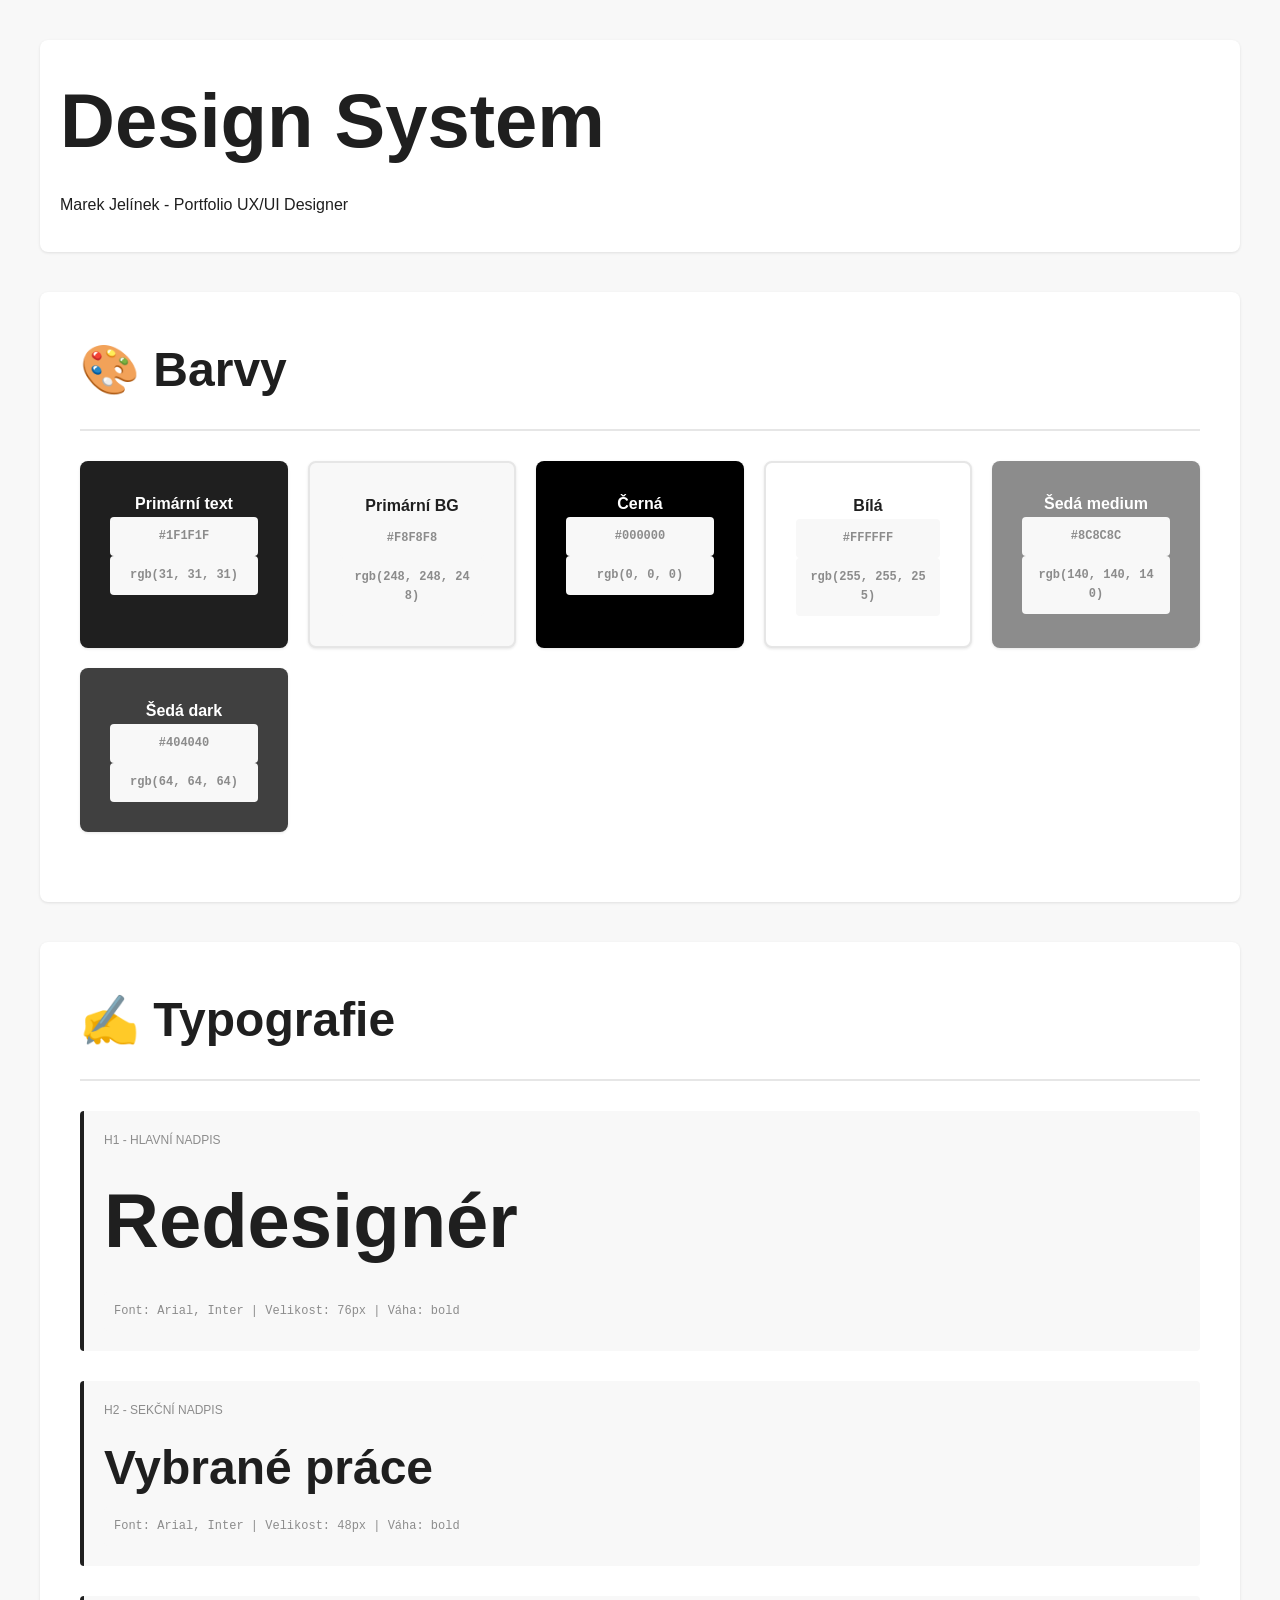
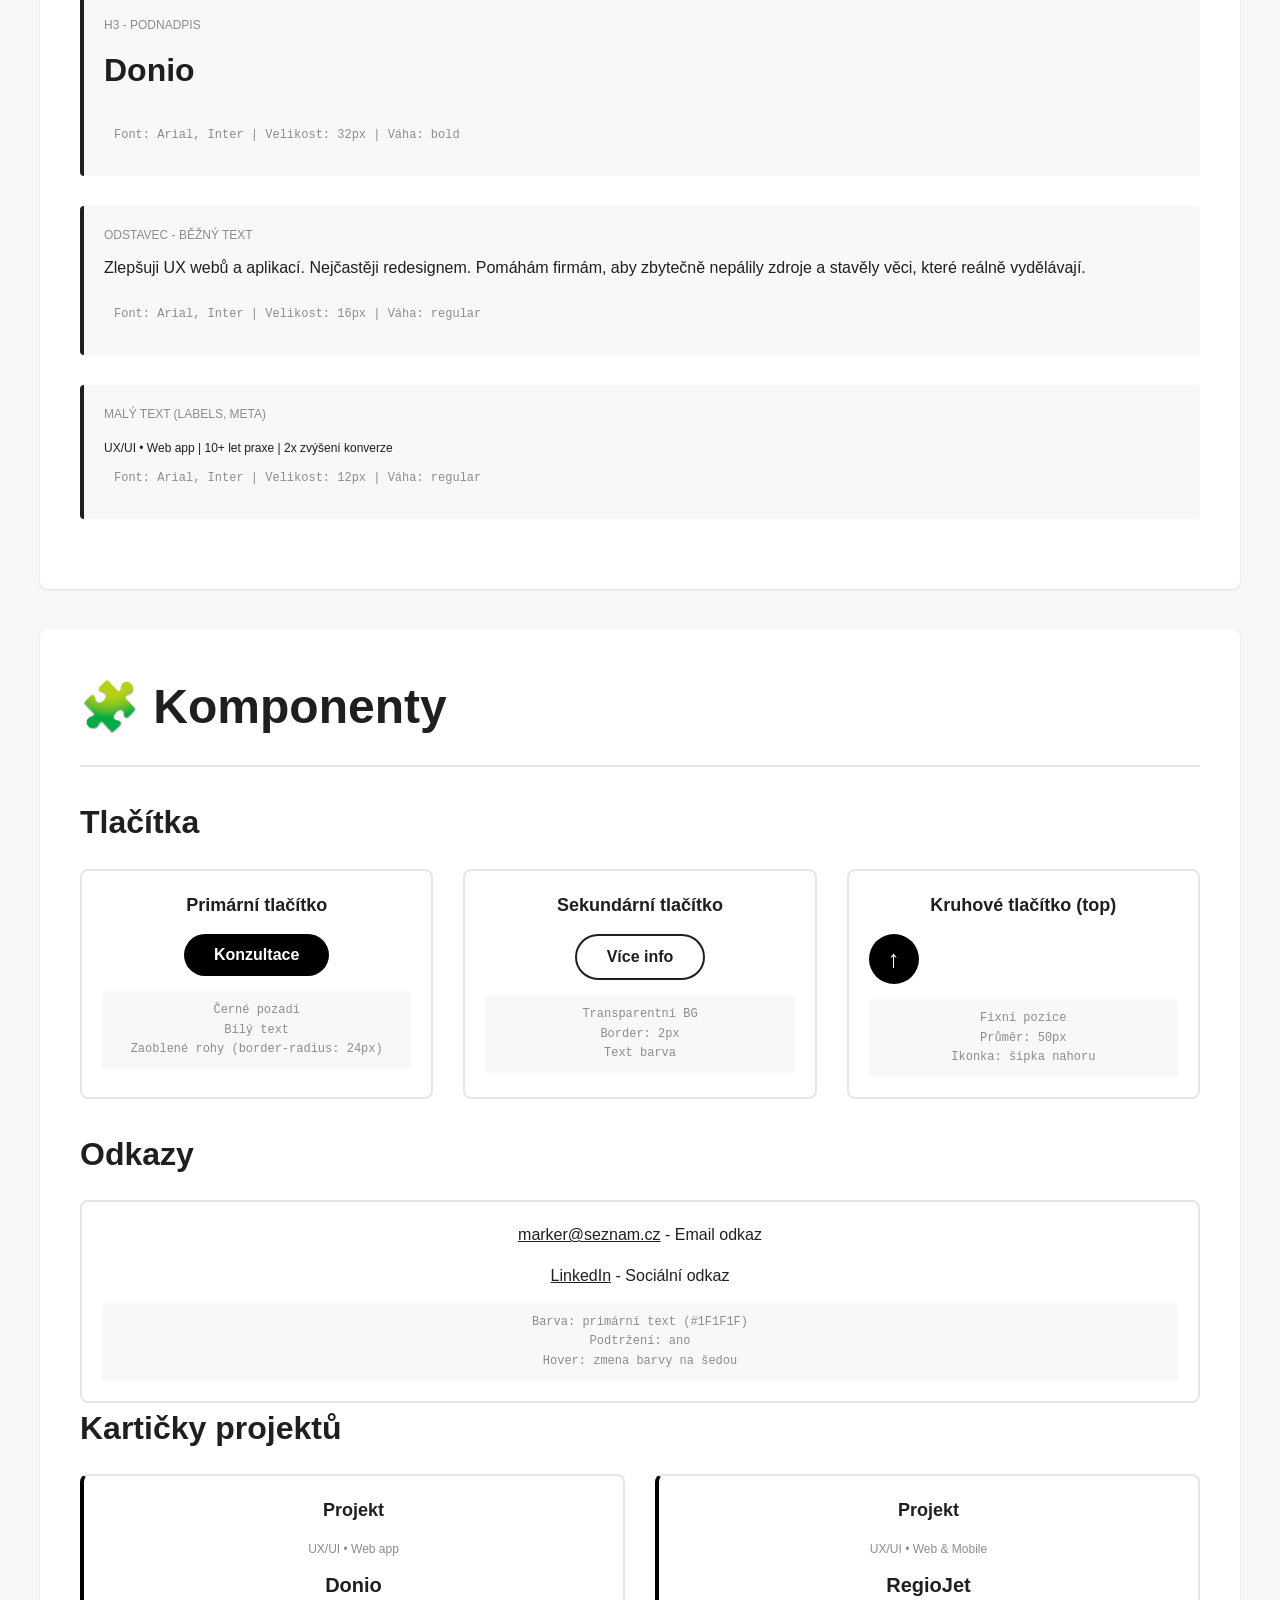
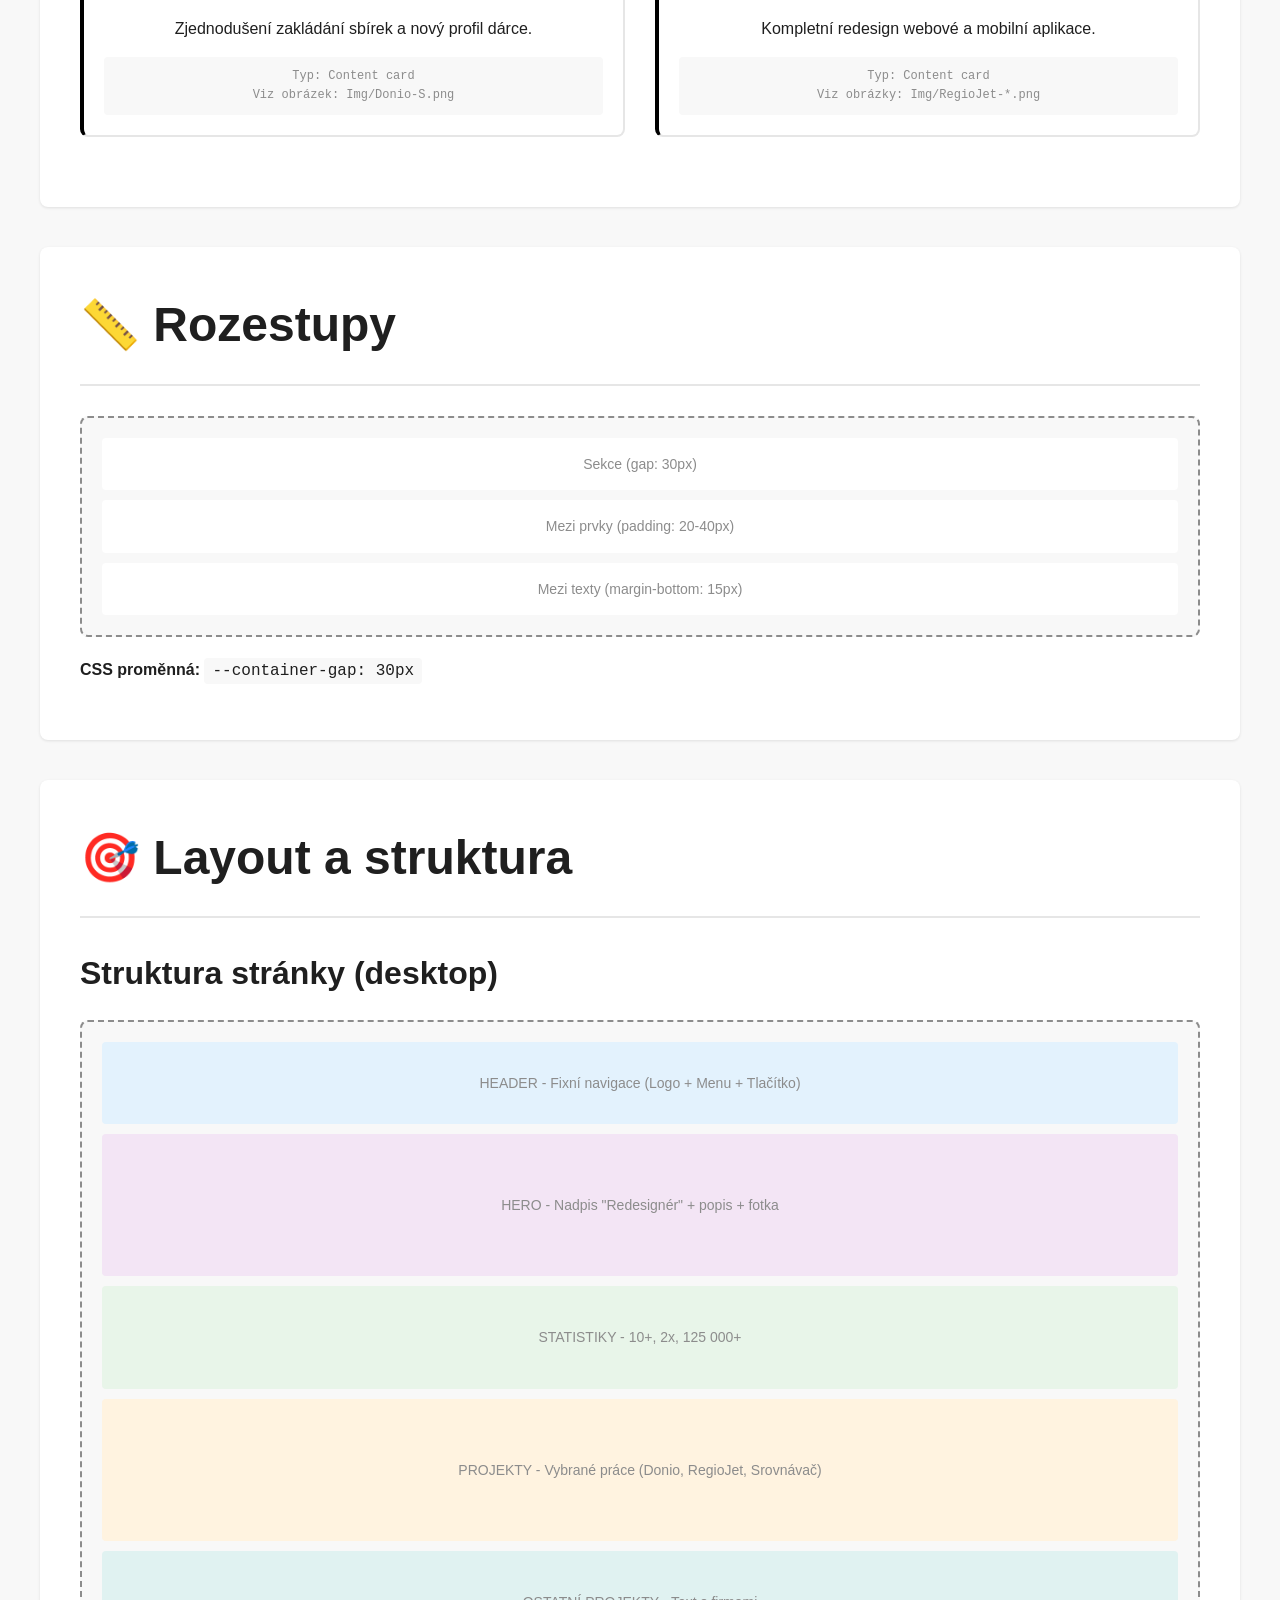
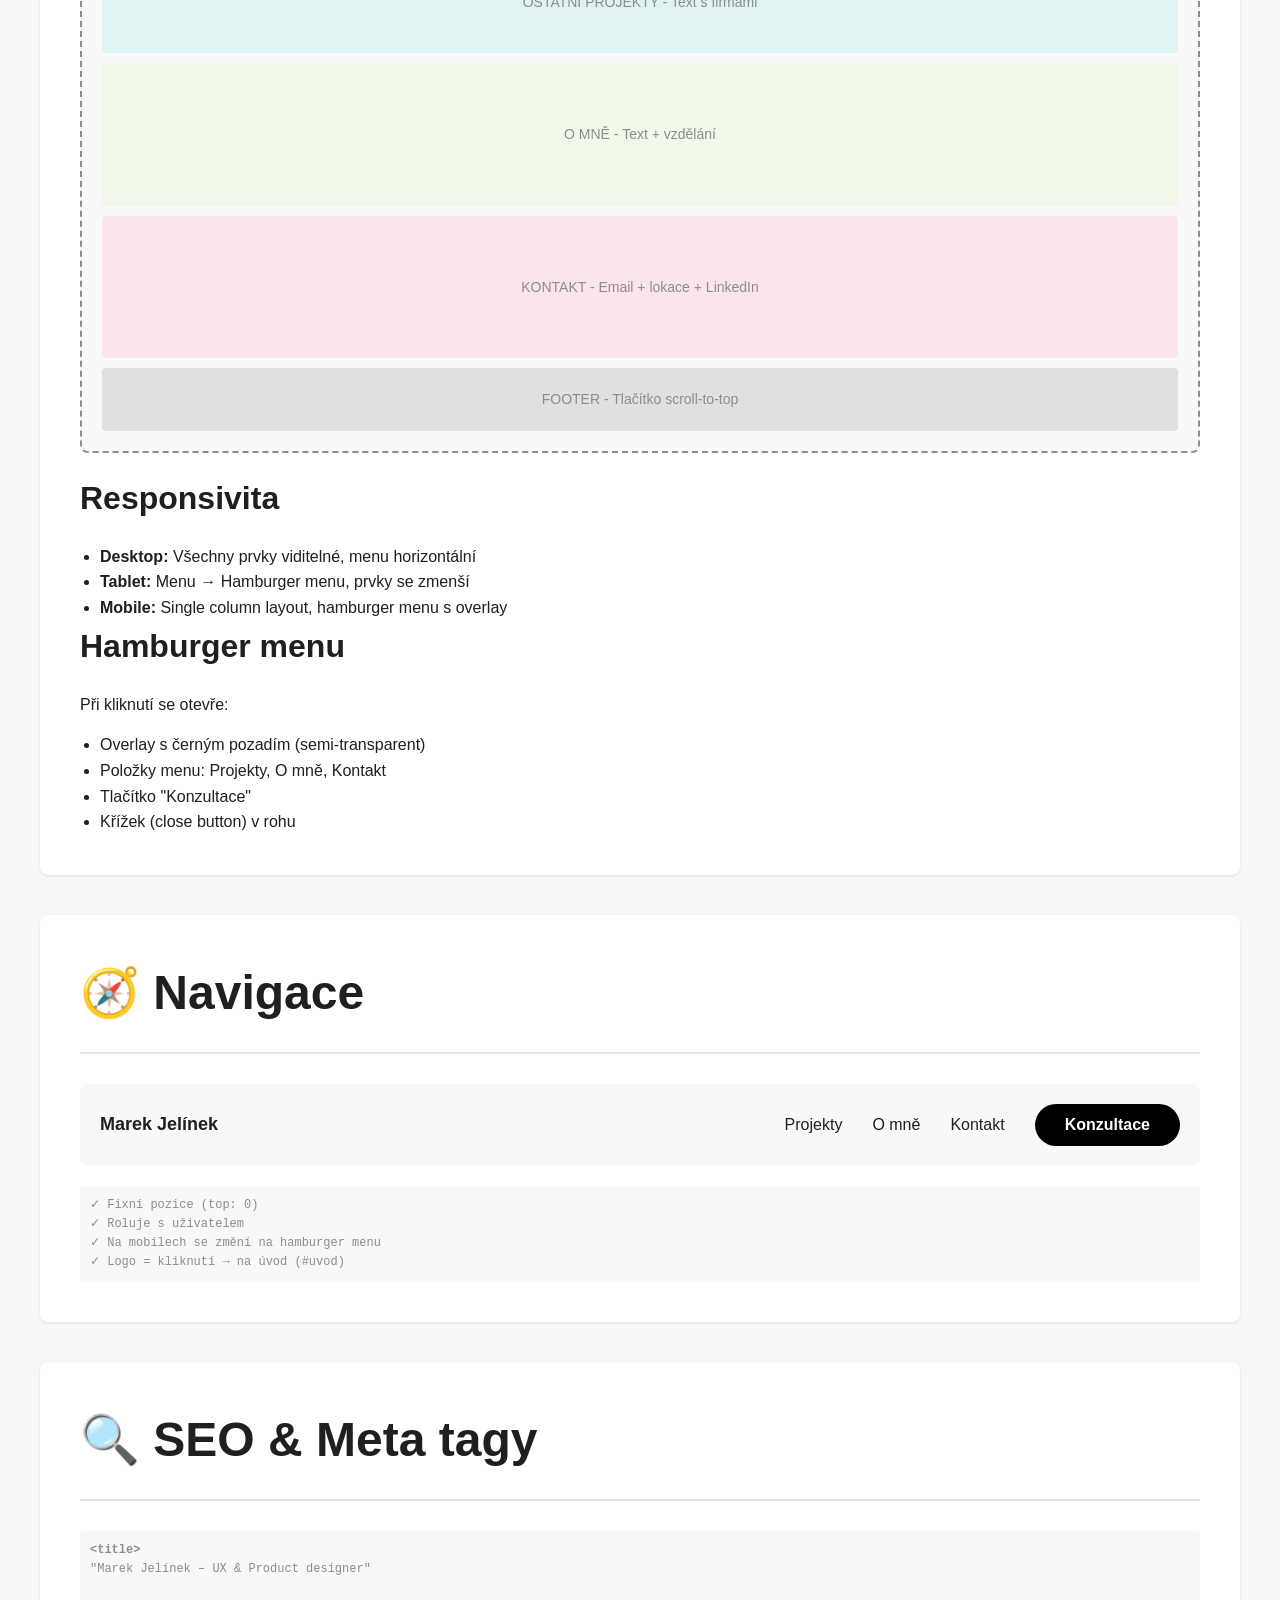
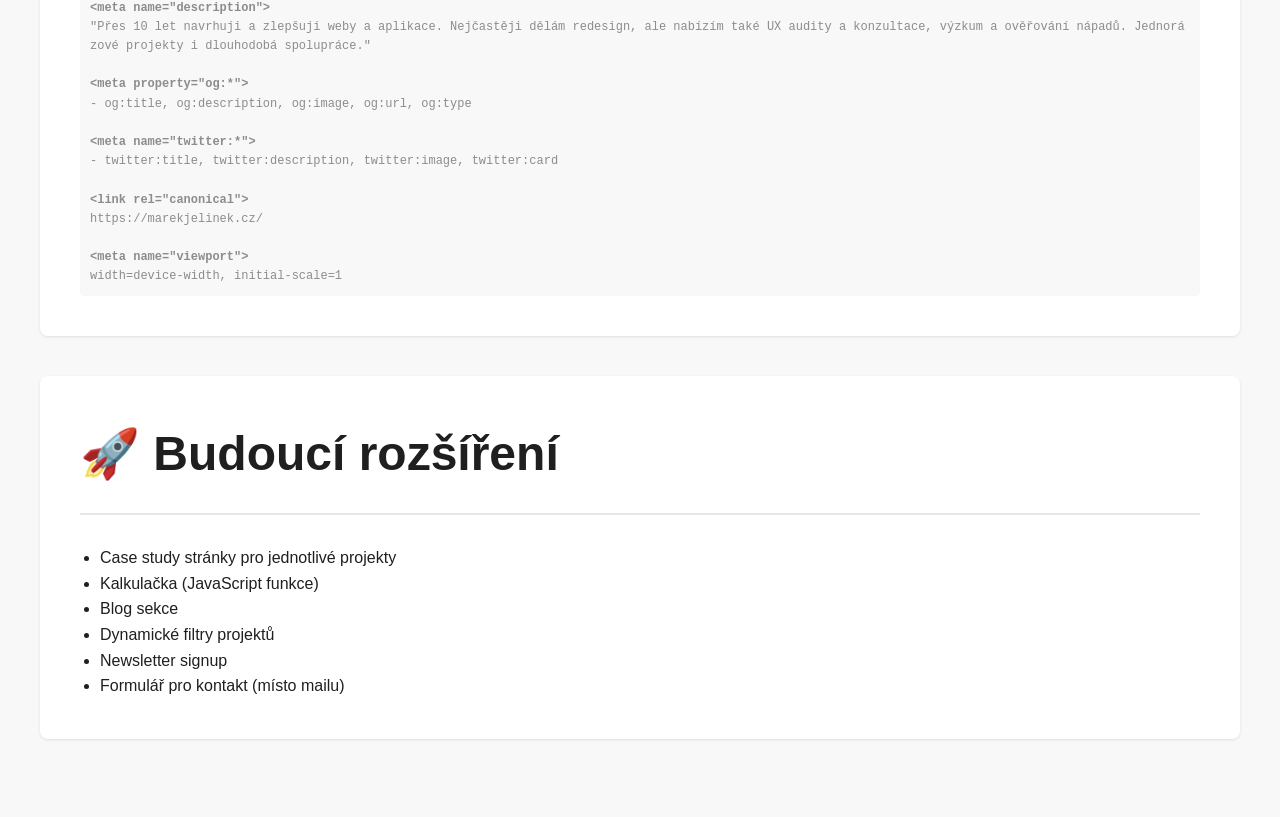
==== design-system.html @ a1708c5c "Iniciální verze portfolia Kompletní one-page web podle originálního marekjelinek.cz - úvod, projekty" ====
<!DOCTYPE html>
<html lang="cs">
<head>
    <meta charset="UTF-8">
    <meta name="viewport" content="width=device-width, initial-scale=1.0">
    <title>Design System - Marek Jelínek Portfolio</title>
    <style>
        * {
            margin: 0;
            padding: 0;
            box-sizing: border-box;
        }

        :root {
            --primary-text: #1F1F1F;
            --primary-bg: #F8F8F8;
            --black: #000000;
            --white: #FFFFFF;
            --gray-light: #E6E6E6;
            --gray-medium: #8C8C8C;
            --gray-dark: #404040;
        }

        body {
            font-family: Arial, Inter, sans-serif;
            background-color: var(--primary-bg);
            color: var(--primary-text);
            line-height: 1.6;
            padding: 40px 20px;
        }

        .container {
            max-width: 1200px;
            margin: 0 auto;
        }

        header {
            background-color: var(--white);
            padding: 20px;
            border-radius: 8px;
            margin-bottom: 40px;
            box-shadow: 0 1px 3px rgba(0, 0, 0, 0.1);
        }

        h1 {
            font-size: 76px;
            font-weight: bold;
            margin-bottom: 10px;
            color: var(--primary-text);
        }

        h2 {
            font-size: 48px;
            font-weight: bold;
            margin-bottom: 30px;
            color: var(--primary-text);
            border-bottom: 2px solid var(--gray-light);
            padding-bottom: 20px;
        }

        h3 {
            font-size: 32px;
            font-weight: bold;
            margin-bottom: 20px;
            color: var(--primary-text);
        }

        p {
            font-size: 16px;
            margin-bottom: 15px;
        }

        .section {
            background-color: var(--white);
            padding: 40px;
            border-radius: 8px;
            margin-bottom: 40px;
            box-shadow: 0 1px 3px rgba(0, 0, 0, 0.1);
        }

        /* BARVY */
        .color-grid {
            display: grid;
            grid-template-columns: repeat(auto-fit, minmax(200px, 1fr));
            gap: 20px;
            margin-bottom: 30px;
        }

        .color-box {
            border-radius: 8px;
            padding: 30px;
            text-align: center;
            color: var(--white);
            font-weight: bold;
            box-shadow: 0 1px 3px rgba(0, 0, 0, 0.1);
        }

        .color-box.light {
            color: var(--primary-text);
            border: 2px solid var(--gray-light);
        }

        .color-primary-text {
            background-color: var(--primary-text);
        }

        .color-primary-bg {
            background-color: var(--primary-bg);
        }

        .color-black {
            background-color: var(--black);
        }

        .color-white {
            background-color: var(--white);
            border: 2px solid var(--gray-light);
            color: var(--primary-text);
        }

        .color-gray-medium {
            background-color: var(--gray-medium);
        }

        .color-gray-dark {
            background-color: var(--gray-dark);
        }

        /* TYPOGRAFIE */
        .typography-sample {
            margin-bottom: 30px;
            padding: 20px;
            background-color: var(--primary-bg);
            border-left: 4px solid var(--primary-text);
            border-radius: 4px;
        }

        .typography-label {
            font-size: 12px;
            color: var(--gray-medium);
            text-transform: uppercase;
            margin-bottom: 10px;
        }

        /* KOMPONENTY */
        .button {
            display: inline-block;
            padding: 12px 30px;
            font-size: 16px;
            border: none;
            border-radius: 24px;
            cursor: pointer;
            font-weight: bold;
            transition: all 0.3s ease;
            text-decoration: none;
        }

        .button-primary {
            background-color: var(--black);
            color: var(--white);
        }

        .button-primary:hover {
            background-color: var(--gray-dark);
        }

        .button-secondary {
            background-color: transparent;
            color: var(--primary-text);
            border: 2px solid var(--primary-text);
        }

        .button-secondary:hover {
            background-color: var(--primary-bg);
        }

        .button-round {
            width: 50px;
            height: 50px;
            padding: 0;
            display: flex;
            align-items: center;
            justify-content: center;
            border-radius: 50%;
            font-size: 24px;
        }

        .component-grid {
            display: grid;
            grid-template-columns: repeat(auto-fit, minmax(250px, 1fr));
            gap: 30px;
            margin-bottom: 30px;
        }

        .component-card {
            padding: 20px;
            border: 2px solid var(--gray-light);
            border-radius: 8px;
            text-align: center;
        }

        .component-card h4 {
            font-size: 18px;
            margin-bottom: 15px;
            color: var(--primary-text);
        }

        /* LAYOUT */
        .layout-demo {
            border: 2px dashed var(--gray-medium);
            padding: 20px;
            border-radius: 8px;
            background-color: var(--primary-bg);
            margin-bottom: 20px;
        }

        .layout-item {
            background-color: var(--white);
            padding: 15px;
            border-radius: 4px;
            margin-bottom: 10px;
            text-align: center;
            font-size: 14px;
            color: var(--gray-medium);
        }

        .layout-item:last-child {
            margin-bottom: 0;
        }

        /* RESPONSIVITA */
        @media (max-width: 768px) {
            h1 {
                font-size: 48px;
            }

            h2 {
                font-size: 36px;
            }

            h3 {
                font-size: 24px;
            }

            .section {
                padding: 20px;
            }
        }

        @media (max-width: 480px) {
            h1 {
                font-size: 32px;
            }

            h2 {
                font-size: 24px;
            }

            h3 {
                font-size: 18px;
            }

            .section {
                padding: 15px;
            }

            .component-grid {
                grid-template-columns: 1fr;
            }
        }

        .meta-info {
            font-size: 12px;
            color: var(--gray-medium);
            font-family: monospace;
            background-color: var(--primary-bg);
            padding: 10px;
            border-radius: 4px;
            word-break: break-all;
        }
    </style>
</head>
<body>
    <div class="container">
        <!-- HEADER -->
        <header>
            <h1>Design System</h1>
            <p>Marek Jelínek - Portfolio UX/UI Designer</p>
        </header>

        <!-- BARVY -->
        <section class="section">
            <h2>🎨 Barvy</h2>
            <div class="color-grid">
                <div class="color-box color-primary-text">
                    <div>Primární text</div>
                    <div class="meta-info">#1F1F1F</div>
                    <div class="meta-info">rgb(31, 31, 31)</div>
                </div>
                <div class="color-box color-primary-bg light">
                    <div>Primární BG</div>
                    <div class="meta-info">#F8F8F8</div>
                    <div class="meta-info">rgb(248, 248, 248)</div>
                </div>
                <div class="color-box color-black">
                    <div>Černá</div>
                    <div class="meta-info">#000000</div>
                    <div class="meta-info">rgb(0, 0, 0)</div>
                </div>
                <div class="color-box color-white light">
                    <div>Bílá</div>
                    <div class="meta-info">#FFFFFF</div>
                    <div class="meta-info">rgb(255, 255, 255)</div>
                </div>
                <div class="color-box color-gray-medium">
                    <div>Šedá medium</div>
                    <div class="meta-info">#8C8C8C</div>
                    <div class="meta-info">rgb(140, 140, 140)</div>
                </div>
                <div class="color-box color-gray-dark">
                    <div>Šedá dark</div>
                    <div class="meta-info">#404040</div>
                    <div class="meta-info">rgb(64, 64, 64)</div>
                </div>
            </div>
        </section>

        <!-- TYPOGRAFIE -->
        <section class="section">
            <h2>✍️ Typografie</h2>

            <div class="typography-sample">
                <div class="typography-label">H1 - Hlavní nadpis</div>
                <h1>Redesignér</h1>
                <div class="meta-info">Font: Arial, Inter | Velikost: 76px | Váha: bold</div>
            </div>

            <div class="typography-sample">
                <div class="typography-label">H2 - Sekční nadpis</div>
                <h2 style="border: none; padding: 0; margin: 0;">Vybrané práce</h2>
                <div class="meta-info">Font: Arial, Inter | Velikost: 48px | Váha: bold</div>
            </div>

            <div class="typography-sample">
                <div class="typography-label">H3 - Podnadpis</div>
                <h3>Donio</h3>
                <div class="meta-info">Font: Arial, Inter | Velikost: 32px | Váha: bold</div>
            </div>

            <div class="typography-sample">
                <div class="typography-label">Odstavec - Běžný text</div>
                <p>Zlepšuji UX webů a aplikací. Nejčastěji redesignem. Pomáhám firmám, aby zbytečně nepálily zdroje a stavěly věci, které reálně vydělávají.</p>
                <div class="meta-info">Font: Arial, Inter | Velikost: 16px | Váha: regular</div>
            </div>

            <div class="typography-sample">
                <div class="typography-label">Malý text (labels, meta)</div>
                <small style="font-size: 12px;">UX/UI • Web app | 10+ let praxe | 2x zvýšení konverze</small>
                <div class="meta-info">Font: Arial, Inter | Velikost: 12px | Váha: regular</div>
            </div>
        </section>

        <!-- KOMPONENTY -->
        <section class="section">
            <h2>🧩 Komponenty</h2>

            <h3>Tlačítka</h3>
            <div class="component-grid">
                <div class="component-card">
                    <h4>Primární tlačítko</h4>
                    <button class="button button-primary">Konzultace</button>
                    <div class="meta-info" style="margin-top: 15px;">Černé pozadí<br>Bílý text<br>Zaoblené rohy (border-radius: 24px)</div>
                </div>
                <div class="component-card">
                    <h4>Sekundární tlačítko</h4>
                    <button class="button button-secondary">Více info</button>
                    <div class="meta-info" style="margin-top: 15px;">Transparentní BG<br>Border: 2px<br>Text barva</div>
                </div>
                <div class="component-card">
                    <h4>Kruhové tlačítko (top)</h4>
                    <button class="button button-primary button-round">↑</button>
                    <div class="meta-info" style="margin-top: 15px;">Fixní pozice<br>Průměr: 50px<br>Ikonka: šipka nahoru</div>
                </div>
            </div>

            <h3>Odkazy</h3>
            <div class="component-card">
                <p><a href="#" style="color: var(--primary-text); text-decoration: underline;">marker@seznam.cz</a> - Email odkaz</p>
                <p><a href="#" style="color: var(--primary-text); text-decoration: underline;">LinkedIn</a> - Sociální odkaz</p>
                <div class="meta-info">Barva: primární text (#1F1F1F)<br>Podtržení: ano<br>Hover: zmena barvy na šedou</div>
            </div>

            <h3>Kartičky projektů</h3>
            <div class="component-grid">
                <div class="component-card" style="border-left: 4px solid var(--black);">
                    <h4>Projekt</h4>
                    <p style="font-size: 12px; color: var(--gray-medium); margin-bottom: 10px;">UX/UI • Web app</p>
                    <h4 style="font-size: 20px;">Donio</h4>
                    <p>Zjednodušení zakládání sbírek a nový profil dárce.</p>
                    <div class="meta-info">Typ: Content card<br>Viz obrázek: Img/Donio-S.png</div>
                </div>
                <div class="component-card" style="border-left: 4px solid var(--black);">
                    <h4>Projekt</h4>
                    <p style="font-size: 12px; color: var(--gray-medium); margin-bottom: 10px;">UX/UI • Web & Mobile</p>
                    <h4 style="font-size: 20px;">RegioJet</h4>
                    <p>Kompletní redesign webové a mobilní aplikace.</p>
                    <div class="meta-info">Typ: Content card<br>Viz obrázky: Img/RegioJet-*.png</div>
                </div>
            </div>
        </section>

        <!-- ROZESTUPY -->
        <section class="section">
            <h2>📏 Rozestupy</h2>
            <div class="layout-demo">
                <div class="layout-item">Sekce (gap: 30px)</div>
                <div class="layout-item">Mezi prvky (padding: 20-40px)</div>
                <div class="layout-item">Mezi texty (margin-bottom: 15px)</div>
            </div>
            <p><strong>CSS proměnná:</strong> <code style="background: var(--primary-bg); padding: 4px 8px; border-radius: 4px;">--container-gap: 30px</code></p>
        </section>

        <!-- LAYOUT -->
        <section class="section">
            <h2>🎯 Layout a struktura</h2>

            <h3>Struktura stránky (desktop)</h3>
            <div class="layout-demo">
                <div class="layout-item" style="background-color: #E3F2FD; padding: 30px;">HEADER - Fixní navigace (Logo + Menu + Tlačítko)</div>
                <div class="layout-item" style="background-color: #F3E5F5; padding: 60px;">HERO - Nadpis "Redesignér" + popis + fotka</div>
                <div class="layout-item" style="background-color: #E8F5E9; padding: 40px;">STATISTIKY - 10+, 2x, 125 000+</div>
                <div class="layout-item" style="background-color: #FFF3E0; padding: 60px;">PROJEKTY - Vybrané práce (Donio, RegioJet, Srovnávač)</div>
                <div class="layout-item" style="background-color: #E0F2F1; padding: 40px;">OSTATNÍ PROJEKTY - Text s firmami</div>
                <div class="layout-item" style="background-color: #F1F8E9; padding: 60px;">O MNĚ - Text + vzdělání</div>
                <div class="layout-item" style="background-color: #FCE4EC; padding: 60px;">KONTAKT - Email + lokace + LinkedIn</div>
                <div class="layout-item" style="background-color: #E0E0E0; padding: 20px;">FOOTER - Tlačítko scroll-to-top</div>
            </div>

            <h3>Responsivita</h3>
            <ul style="margin-left: 20px;">
                <li><strong>Desktop:</strong> Všechny prvky viditelné, menu horizontální</li>
                <li><strong>Tablet:</strong> Menu → Hamburger menu, prvky se zmenší</li>
                <li><strong>Mobile:</strong> Single column layout, hamburger menu s overlay</li>
            </ul>

            <h3>Hamburger menu</h3>
            <p>Při kliknutí se otevře:</p>
            <ul style="margin-left: 20px;">
                <li>Overlay s černým pozadím (semi-transparent)</li>
                <li>Položky menu: Projekty, O mně, Kontakt</li>
                <li>Tlačítko "Konzultace"</li>
                <li>Křížek (close button) v rohu</li>
            </ul>
        </section>

        <!-- NAVIGACE -->
        <section class="section">
            <h2>🧭 Navigace</h2>
            <div style="background-color: var(--primary-bg); padding: 20px; border-radius: 8px; margin-bottom: 20px;">
                <div style="display: flex; justify-content: space-between; align-items: center;">
                    <div style="font-weight: bold; font-size: 18px;">Marek Jelínek</div>
                    <div style="display: flex; gap: 30px; align-items: center;">
                        <a href="#" style="text-decoration: none; color: var(--primary-text);">Projekty</a>
                        <a href="#" style="text-decoration: none; color: var(--primary-text);">O mně</a>
                        <a href="#" style="text-decoration: none; color: var(--primary-text);">Kontakt</a>
                        <button class="button button-primary" style="margin: 0;">Konzultace</button>
                    </div>
                </div>
            </div>
            <div class="meta-info">
                ✓ Fixní pozice (top: 0)<br>
                ✓ Roluje s uživatelem<br>
                ✓ Na mobilech se změní na hamburger menu<br>
                ✓ Logo = kliknutí → na úvod (#uvod)
            </div>
        </section>

        <!-- SEO -->
        <section class="section">
            <h2>🔍 SEO & Meta tagy</h2>
            <div class="meta-info">
                <strong>&lt;title&gt;</strong><br>
                "Marek Jelínek – UX & Product designer"<br><br>

                <strong>&lt;meta name="description"&gt;</strong><br>
                "Přes 10 let navrhuji a zlepšuji weby a aplikace. Nejčastěji dělám redesign, ale nabízím také UX audity a konzultace, výzkum a ověřování nápadů. Jednorázové projekty i dlouhodobá spolupráce."<br><br>

                <strong>&lt;meta property="og:*"&gt;</strong><br>
                - og:title, og:description, og:image, og:url, og:type<br><br>

                <strong>&lt;meta name="twitter:*"&gt;</strong><br>
                - twitter:title, twitter:description, twitter:image, twitter:card<br><br>

                <strong>&lt;link rel="canonical"&gt;</strong><br>
                https://marekjelinek.cz/<br><br>

                <strong>&lt;meta name="viewport"&gt;</strong><br>
                width=device-width, initial-scale=1
            </div>
        </section>

        <!-- BUDOUCNOST -->
        <section class="section">
            <h2>🚀 Budoucí rozšíření</h2>
            <ul style="margin-left: 20px;">
                <li>Case study stránky pro jednotlivé projekty</li>
                <li>Kalkulačka (JavaScript funkce)</li>
                <li>Blog sekce</li>
                <li>Dynamické filtry projektů</li>
                <li>Newsletter signup</li>
                <li>Formulář pro kontakt (místo mailu)</li>
            </ul>
        </section>

    </div>
</body>
</html>
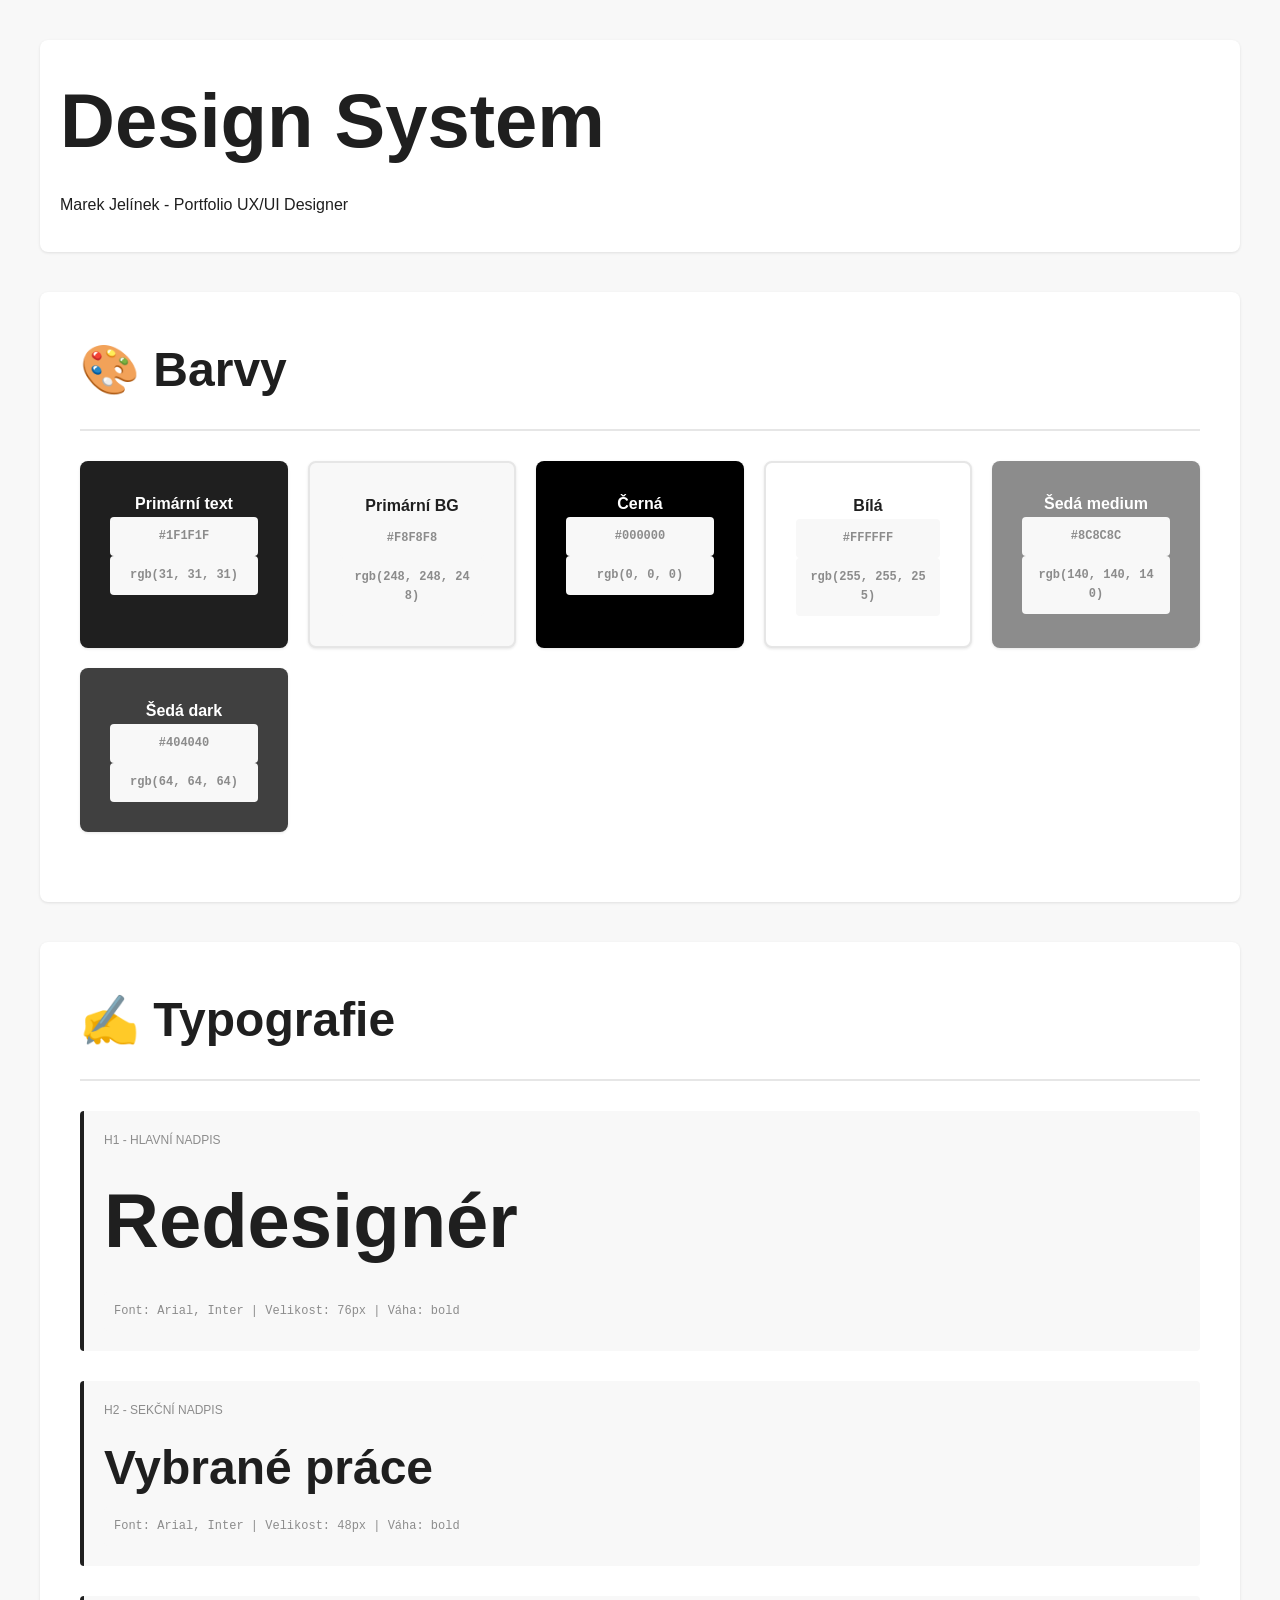
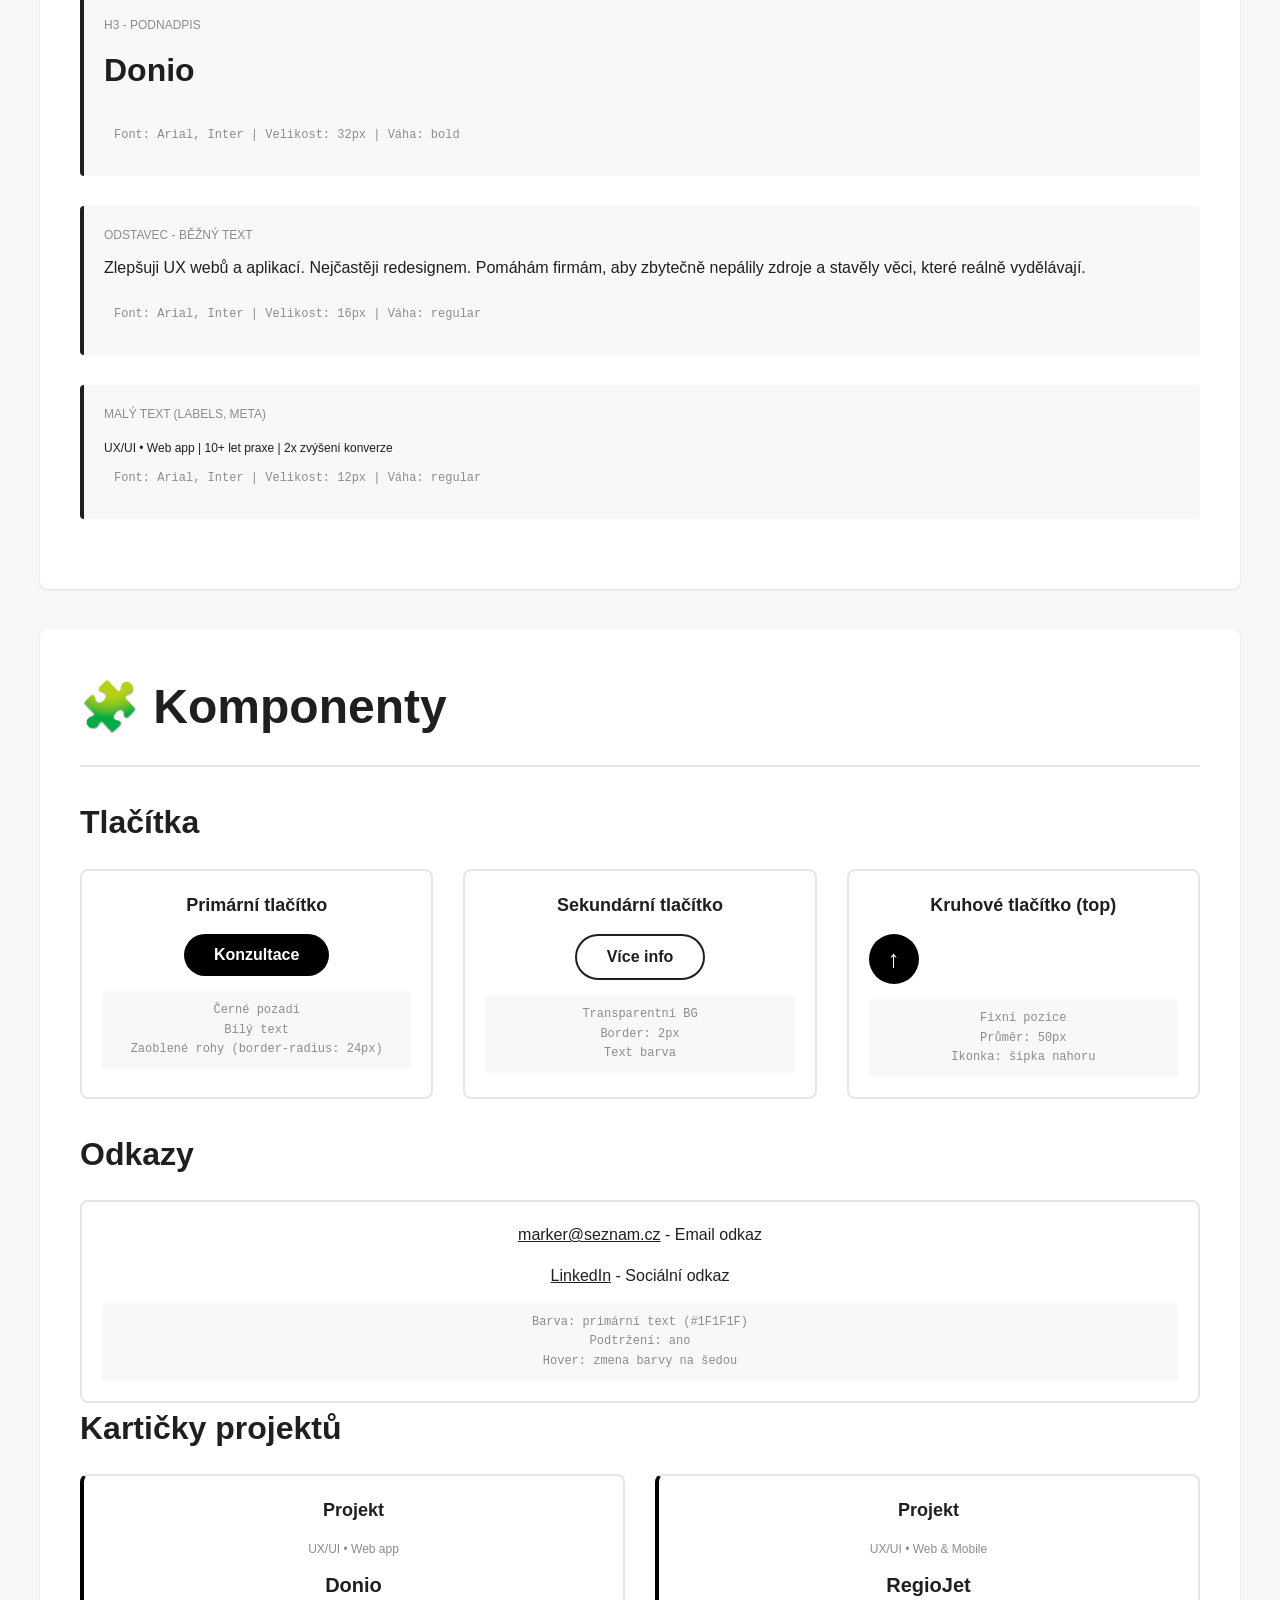
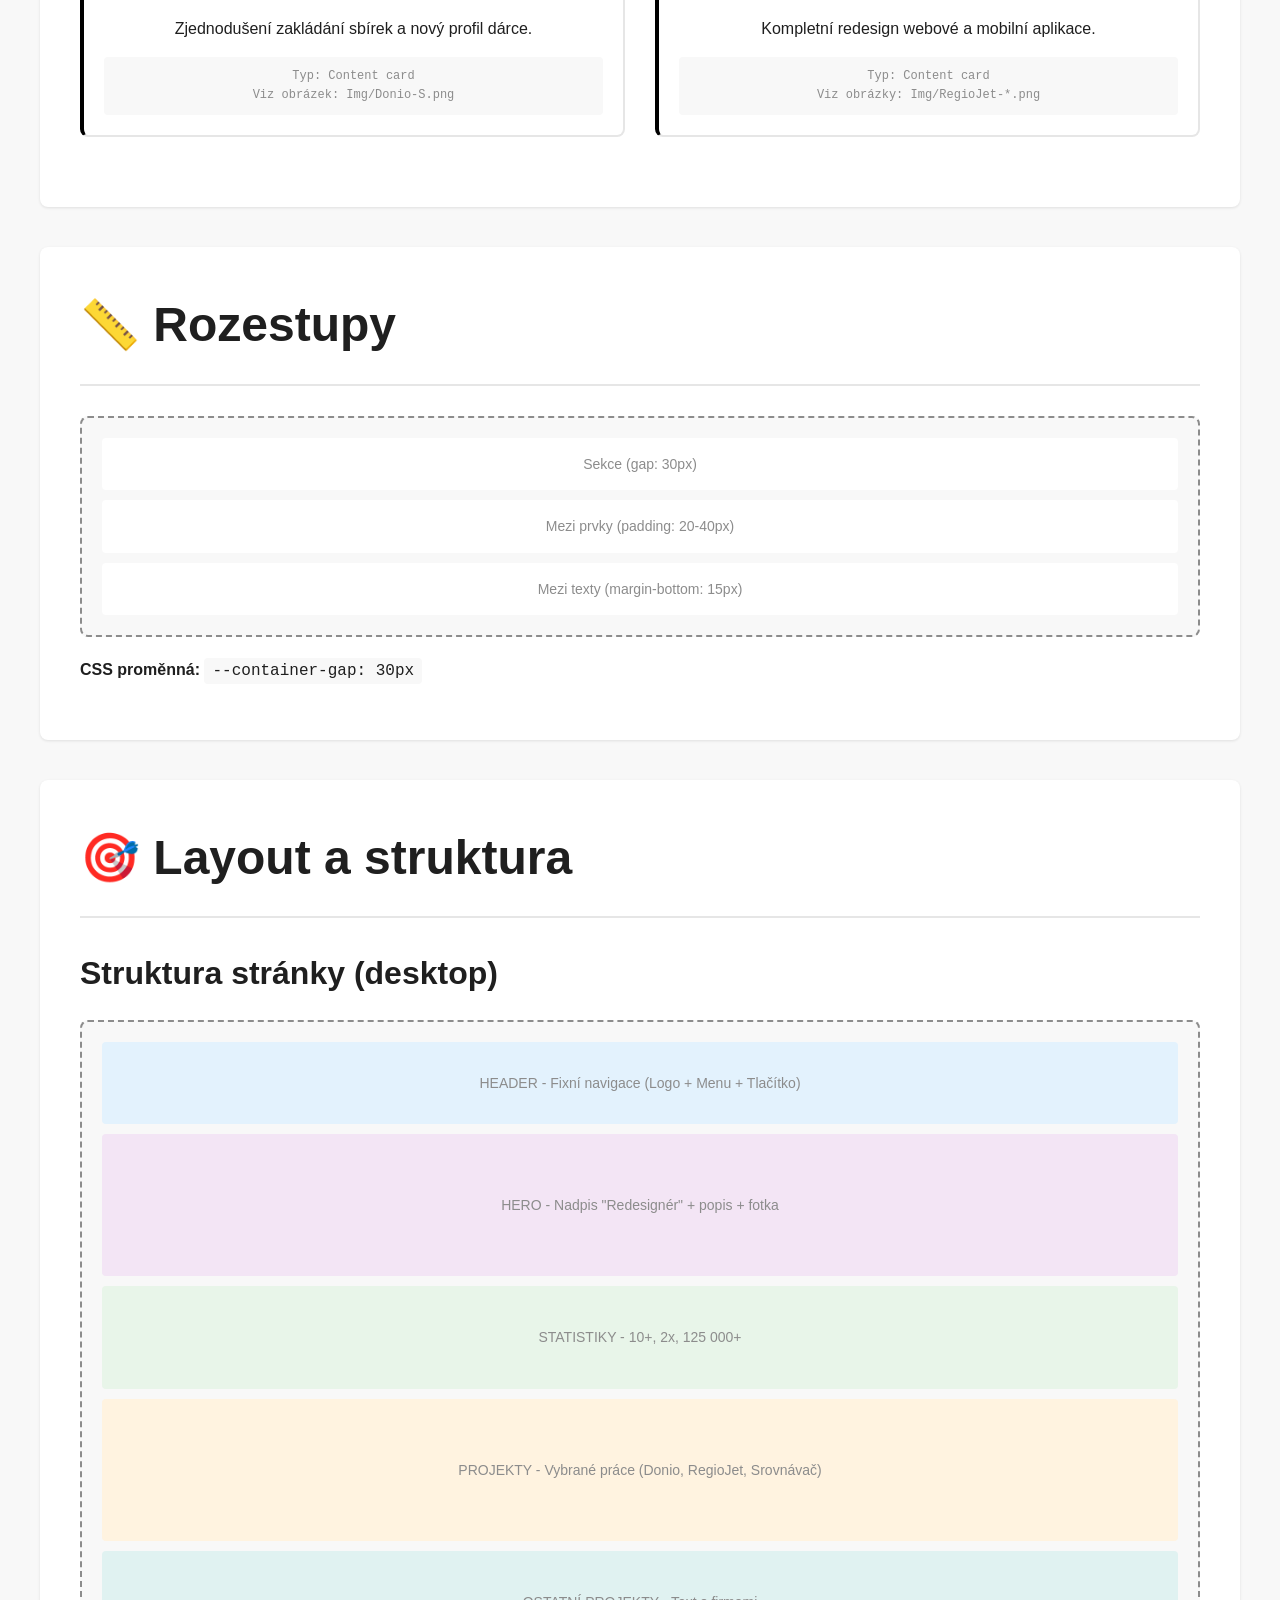
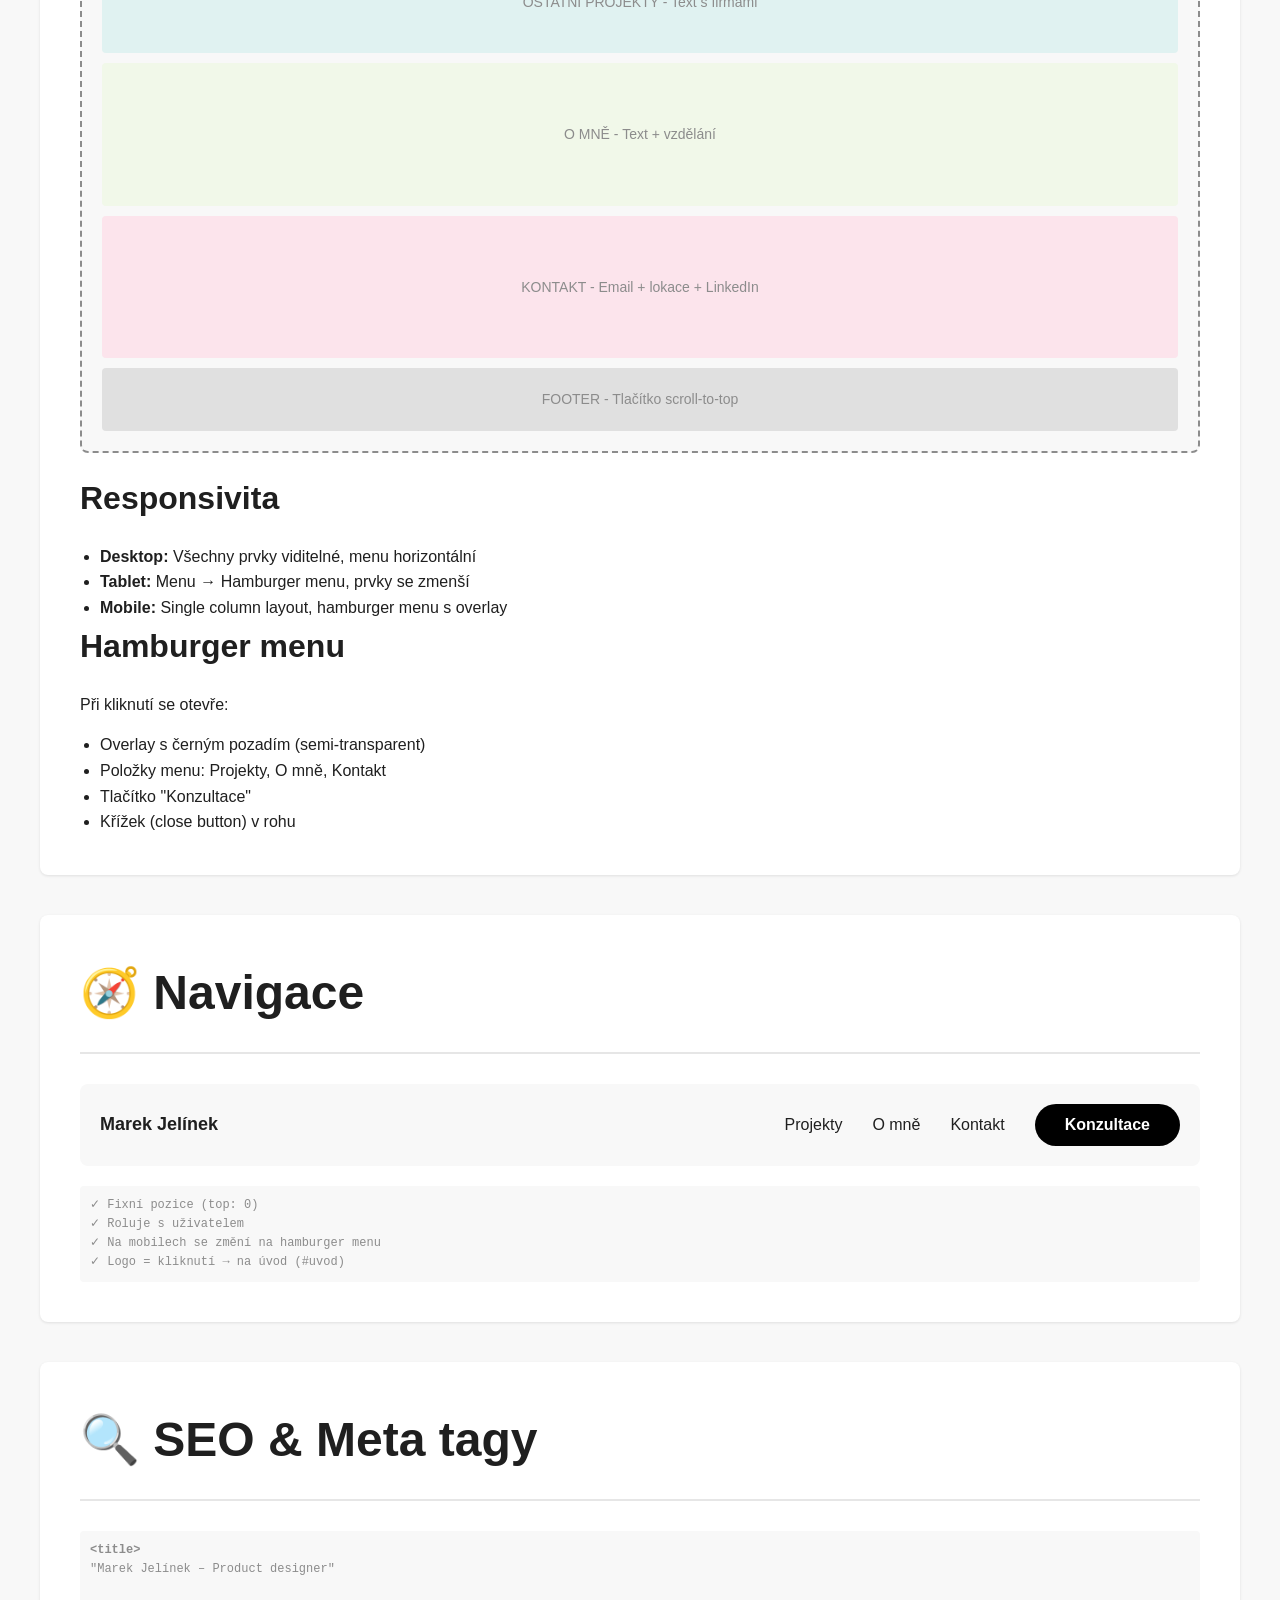
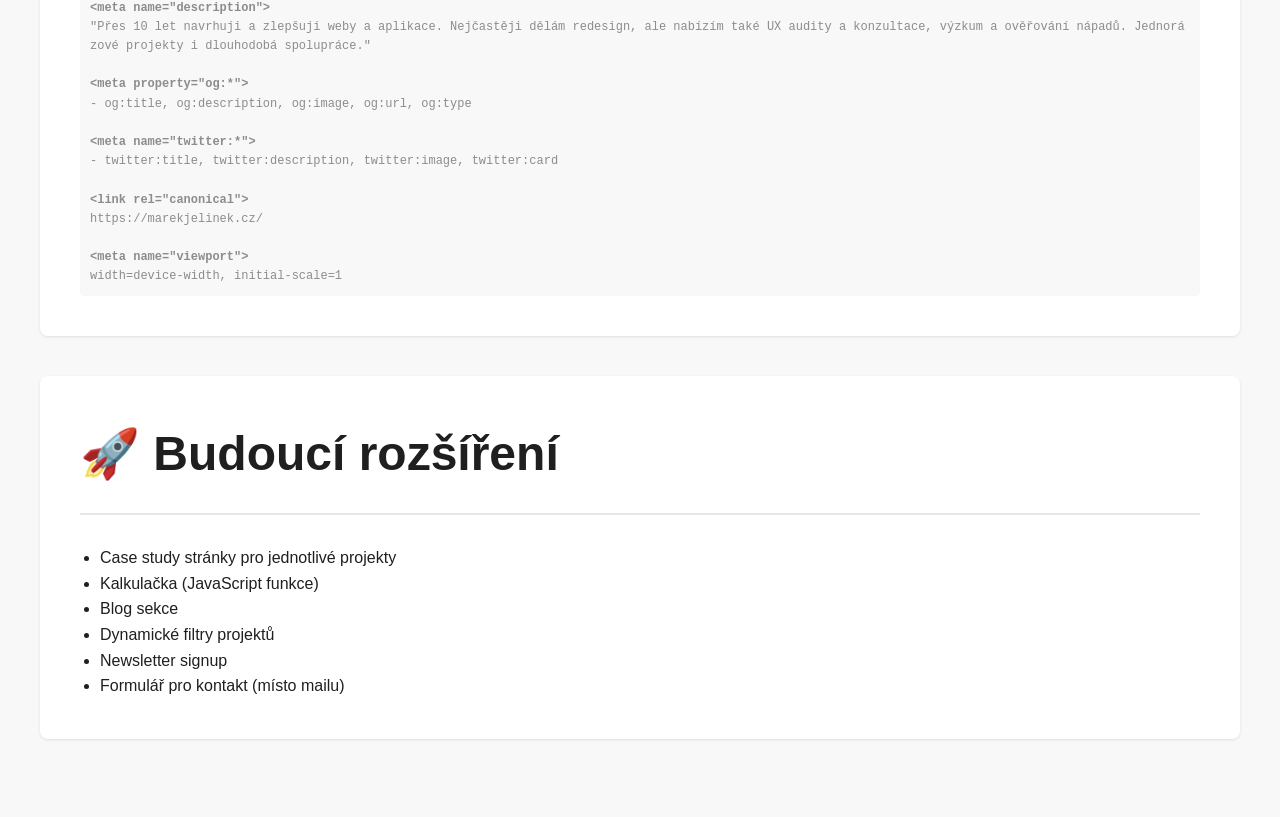
==== commit d6d18677: "Změň titul na Product designer a zjemni sekci Služby - Nadpis, title stránky, OG náhled i popisek fo" ====
--- a/design-system.html
+++ b/design-system.html
@@ -480,7 +480,7 @@
             <h2>🔍 SEO & Meta tagy</h2>
             <div class="meta-info">
                 <strong>&lt;title&gt;</strong><br>
-                "Marek Jelínek – UX & Product designer"<br><br>
+                "Marek Jelínek – Product designer"<br><br>
 
                 <strong>&lt;meta name="description"&gt;</strong><br>
                 "Přes 10 let navrhuji a zlepšuji weby a aplikace. Nejčastěji dělám redesign, ale nabízím také UX audity a konzultace, výzkum a ověřování nápadů. Jednorázové projekty i dlouhodobá spolupráce."<br><br>
